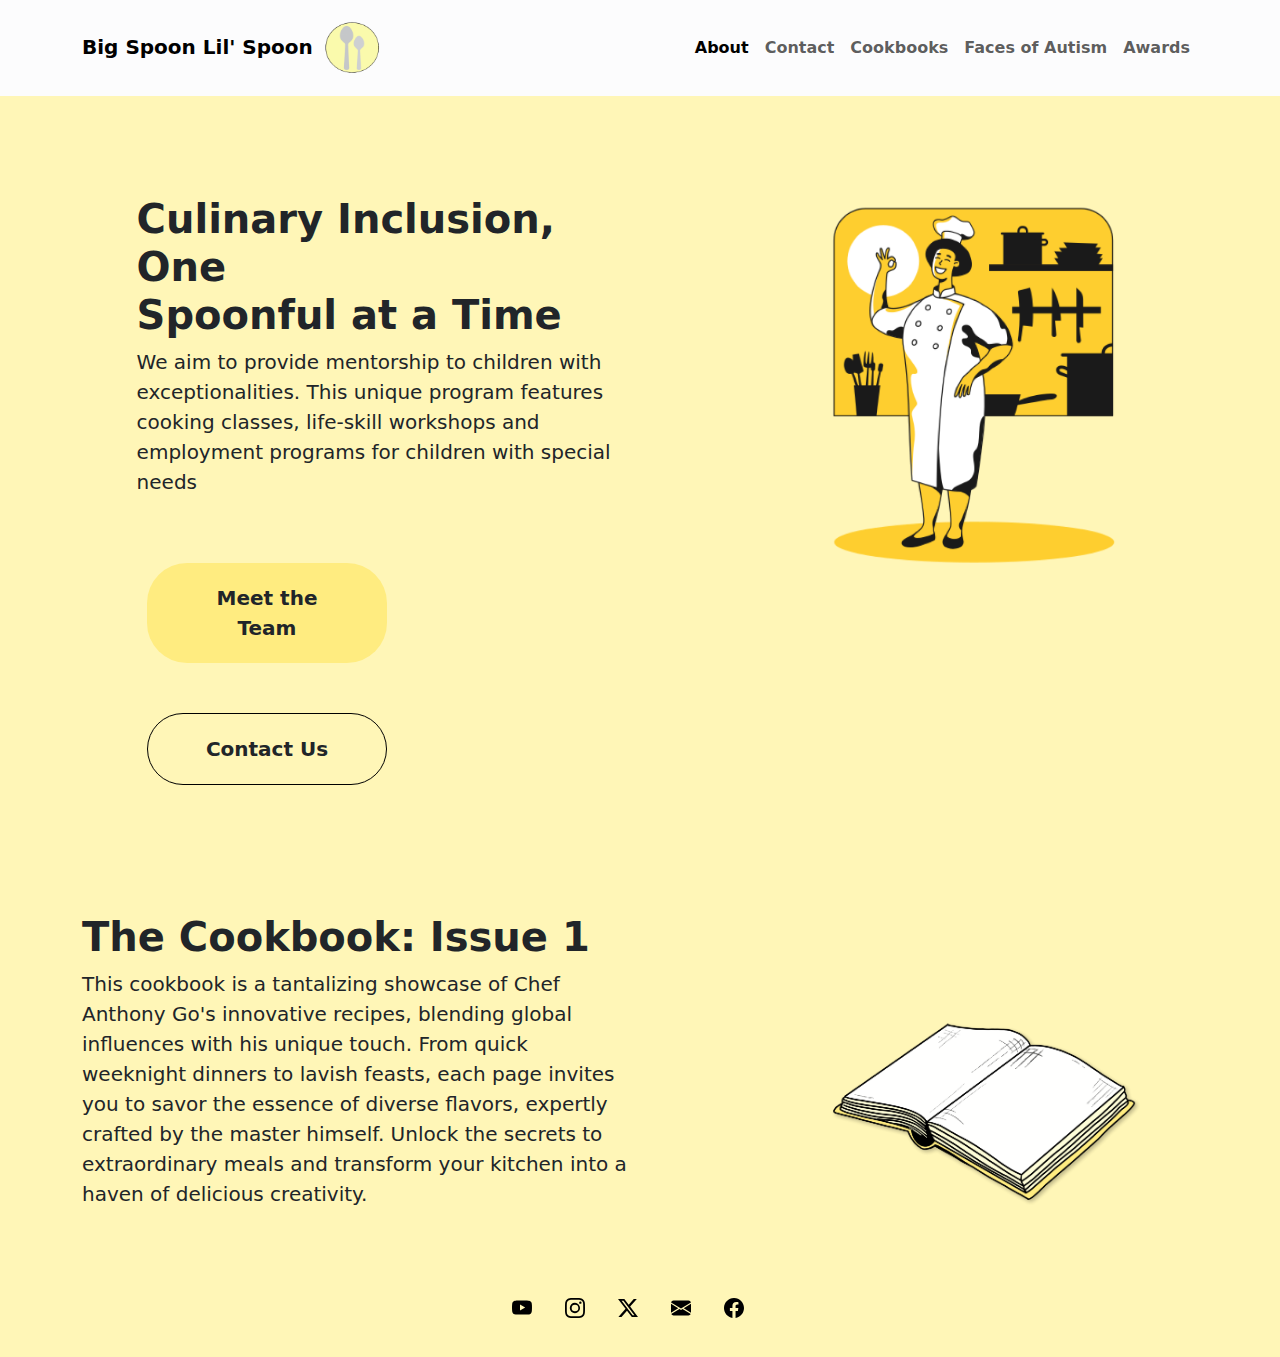
==== index.html @ 643f0f7d "Initial commit" ====
<!DOCTYPE html>
<html data-bs-theme="light" lang="en">

<head>
    <meta charset="utf-8">
    <meta name="viewport" content="width=device-width, initial-scale=1.0, shrink-to-fit=no">
    <title>BSLS_v1(1)</title>
    <link rel="stylesheet" href="assets/bootstrap/css/bootstrap.min.css">
    <link rel="stylesheet" href="assets/css/bs-theme-overrides.css">
    <link rel="stylesheet" href="assets/css/Navbar-Right-Links-icons.css">
</head>

<body>
    <nav class="navbar navbar-expand-md sticky-top py-3" style="background: var(--bs-light-bg-subtle);">
        <div class="container"><a class="navbar-brand d-flex align-items-center" href="#"><span><strong>Big Spoon Lil' Spoon</strong><img src="assets/img/clipboard-image-1.png" width="58" height="54" style="margin-left: 10px;"></span></a><button data-bs-toggle="collapse" class="navbar-toggler" data-bs-target="#navcol-2"><span class="visually-hidden">Toggle navigation</span><span class="navbar-toggler-icon"></span></button>
            <div class="collapse navbar-collapse" id="navcol-2">
                <ul class="navbar-nav ms-auto" style="padding-left: 50px;">
                    <li class="nav-item"><a class="nav-link active" href="index.html"><strong>About</strong></a></li>
                    <li class="nav-item"><a class="nav-link" href="contact.html"><strong>Contact</strong></a></li>
                    <li class="nav-item"><a class="nav-link" href="#"><strong>Cookbooks</strong></a></li>
                    <li class="nav-item"><a class="nav-link" href="#"><strong>Faces of Autism</strong></a></li>
                    <li class="nav-item"><a class="nav-link" href="#"><strong>Awards</strong></a></li>
                </ul>
            </div>
        </div>
    </nav>
    <div class="container">
        <div class="row" style="padding-top: 99px;">
            <div class="col-md-6 col-xl-6" style="border-bottom-width: 1px;">
                <h1 style="margin-left: 10%;"><strong>Culinary&nbsp;Inclusion, One </strong><br><strong>Spoonful at a&nbsp;Time</strong></h1>
                <p style="margin-left: 10%;padding-right: 0px;margin-right: 13px;font-size: 20px;">We aim to provide mentorship to children with exceptionalities. This unique program features cooking classes, life-skill workshops and employment programs for children with special needs</p><button class="btn btn-primary" type="button" style="margin-top: 50px;color: var(--bs-body-color);background: #ffec80;border-style: none;border-bottom-style: none;border-radius: 40px;padding-top: 20px;padding-bottom: 20px;padding-right: 50px;padding-left: 50px;margin-right: 24px;margin-left: 65px;font-size: 20px;width: 240px;"><strong>Meet the Team</strong></button><button class="btn btn-primary" type="button" style="color: var(--bs-body-color);background: var(--bs-body-bg);border-radius: 40px;border-color: var(--bs-emphasis-color);font-size: 20px;padding-left: 50px;padding-bottom: 20px;padding-right: 50px;padding-top: 20px;margin-left: 65px;margin-top: 50px;width: 240px;"><strong>Contact Us</strong></button>
            </div>
            <div class="col-md-6"><img class="justify-content-end align-items-end align-content-end" src="assets/img/clipboard-image.png" style="width: 70%;height: initial;padding-right: 0px;margin-right: 2px;padding-left: 0px;margin-left: 119px;"></div>
        </div>
    </div>
    <div class="container" style="padding-top: 10%;">
        <div class="row" style="border-radius: 0%;border-width: 0.5px;">
            <div class="col-md-6">
                <h1><strong>The Cookbook: Issue 1</strong></h1>
                <p style="font-size: 20px;">This cookbook is a tantalizing showcase of Chef Anthony Go's innovative recipes, blending global influences with his unique touch. From quick weeknight dinners to lavish feasts, each page invites you to savor the essence of diverse flavors, expertly crafted by the master himself. Unlock the secrets to extraordinary meals and transform your kitchen into a haven of delicious creativity.</p>
            </div>
            <div class="col-md-6"><img src="assets/img/clipboard-image-2.png" style="width: 70%;margin-left: 142px;"></div>
        </div>
    </div>
    <footer class="text-center py-4" style="position: relative;">
        <div class="container">
            <div class="row row-cols-1 row-cols-lg-3">
                <div class="col-xl-12">
                    <ul class="list-inline my-2">
                        <li class="list-inline-item me-4">
                            <div class="bs-icon-circle bs-icon-primary bs-icon" style="background: var(--bs-body-bg);color: var(--bs-emphasis-color);"><svg xmlns="http://www.w3.org/2000/svg" width="1em" height="1em" fill="currentColor" viewBox="0 0 16 16" class="bi bi-youtube" style="background: var(--bs-body-bg);color: var(--bs-emphasis-color);width: 20px;height: 20px;">
                                    <path d="M8.051 1.999h.089c.822.003 4.987.033 6.11.335a2.01 2.01 0 0 1 1.415 1.42c.101.38.172.883.22 1.402l.01.104.022.26.008.104c.065.914.073 1.77.074 1.957v.075c-.001.194-.01 1.108-.082 2.06l-.008.105-.009.104c-.05.572-.124 1.14-.235 1.558a2.007 2.007 0 0 1-1.415 1.42c-1.16.312-5.569.334-6.18.335h-.142c-.309 0-1.587-.006-2.927-.052l-.17-.006-.087-.004-.171-.007-.171-.007c-1.11-.049-2.167-.128-2.654-.26a2.007 2.007 0 0 1-1.415-1.419c-.111-.417-.185-.986-.235-1.558L.09 9.82l-.008-.104A31.4 31.4 0 0 1 0 7.68v-.123c.002-.215.01-.958.064-1.778l.007-.103.003-.052.008-.104.022-.26.01-.104c.048-.519.119-1.023.22-1.402a2.007 2.007 0 0 1 1.415-1.42c.487-.13 1.544-.21 2.654-.26l.17-.007.172-.006.086-.003.171-.007A99.788 99.788 0 0 1 7.858 2h.193zM6.4 5.209v4.818l4.157-2.408z"></path>
                                </svg></div>
                        </li>
                        <li class="list-inline-item me-4" style="background: var(--bs-body-bg);color: var(--bs-emphasis-color);">
                            <div class="bs-icon-circle bs-icon-primary bs-icon" style="background: var(--bs-body-bg);color: var(--bs-emphasis-color);"><svg xmlns="http://www.w3.org/2000/svg" width="1em" height="1em" fill="currentColor" viewBox="0 0 16 16" class="bi bi-instagram" style="background: var(--bs-body-bg);color: var(--bs-emphasis-color);width: 20px;height: 20px;">
                                    <path d="M8 0C5.829 0 5.556.01 4.703.048 3.85.088 3.269.222 2.76.42a3.917 3.917 0 0 0-1.417.923A3.927 3.927 0 0 0 .42 2.76C.222 3.268.087 3.85.048 4.7.01 5.555 0 5.827 0 8.001c0 2.172.01 2.444.048 3.297.04.852.174 1.433.372 1.942.205.526.478.972.923 1.417.444.445.89.719 1.416.923.51.198 1.09.333 1.942.372C5.555 15.99 5.827 16 8 16s2.444-.01 3.298-.048c.851-.04 1.434-.174 1.943-.372a3.916 3.916 0 0 0 1.416-.923c.445-.445.718-.891.923-1.417.197-.509.332-1.09.372-1.942C15.99 10.445 16 10.173 16 8s-.01-2.445-.048-3.299c-.04-.851-.175-1.433-.372-1.941a3.926 3.926 0 0 0-.923-1.417A3.911 3.911 0 0 0 13.24.42c-.51-.198-1.092-.333-1.943-.372C10.443.01 10.172 0 7.998 0h.003zm-.717 1.442h.718c2.136 0 2.389.007 3.232.046.78.035 1.204.166 1.486.275.373.145.64.319.92.599.28.28.453.546.598.92.11.281.24.705.275 1.485.039.843.047 1.096.047 3.231s-.008 2.389-.047 3.232c-.035.78-.166 1.203-.275 1.485a2.47 2.47 0 0 1-.599.919c-.28.28-.546.453-.92.598-.28.11-.704.24-1.485.276-.843.038-1.096.047-3.232.047s-2.39-.009-3.233-.047c-.78-.036-1.203-.166-1.485-.276a2.478 2.478 0 0 1-.92-.598 2.48 2.48 0 0 1-.6-.92c-.109-.281-.24-.705-.275-1.485-.038-.843-.046-1.096-.046-3.233 0-2.136.008-2.388.046-3.231.036-.78.166-1.204.276-1.486.145-.373.319-.64.599-.92.28-.28.546-.453.92-.598.282-.11.705-.24 1.485-.276.738-.034 1.024-.044 2.515-.045v.002zm4.988 1.328a.96.96 0 1 0 0 1.92.96.96 0 0 0 0-1.92zm-4.27 1.122a4.109 4.109 0 1 0 0 8.217 4.109 4.109 0 0 0 0-8.217zm0 1.441a2.667 2.667 0 1 1 0 5.334 2.667 2.667 0 0 1 0-5.334"></path>
                                </svg></div>
                        </li>
                        <li class="list-inline-item me-4" style="background: var(--bs-body-bg);color: var(--bs-emphasis-color);">
                            <div class="bs-icon-circle bs-icon-primary bs-icon" style="background: var(--bs-body-bg);color: var(--bs-emphasis-color);"><svg xmlns="http://www.w3.org/2000/svg" width="1em" height="1em" fill="currentColor" viewBox="0 0 16 16" class="bi bi-twitter-x" style="background: var(--bs-body-bg);color: var(--bs-emphasis-color);width: 20px;height: 20px;">
                                    <path d="M12.6.75h2.454l-5.36 6.142L16 15.25h-4.937l-3.867-5.07-4.425 5.07H.316l5.733-6.57L0 .75h5.063l3.495 4.633L12.601.75Zm-.86 13.028h1.36L4.323 2.145H2.865l8.875 11.633Z"></path>
                                </svg></div>
                        </li>
                        <li class="list-inline-item me-4" style="background: var(--bs-body-bg);color: var(--bs-emphasis-color);">
                            <div class="bs-icon-circle bs-icon-primary bs-icon" style="background: var(--bs-body-bg);color: var(--bs-emphasis-color);"><svg xmlns="http://www.w3.org/2000/svg" width="1em" height="1em" fill="currentColor" viewBox="0 0 16 16" class="bi bi-envelope-fill" style="background: var(--bs-body-bg);color: var(--bs-emphasis-color);width: 20px;height: 20px;">
                                    <path d="M.05 3.555A2 2 0 0 1 2 2h12a2 2 0 0 1 1.95 1.555L8 8.414.05 3.555ZM0 4.697v7.104l5.803-3.558zM6.761 8.83l-6.57 4.027A2 2 0 0 0 2 14h12a2 2 0 0 0 1.808-1.144l-6.57-4.027L8 9.586l-1.239-.757Zm3.436-.586L16 11.801V4.697l-5.803 3.546Z"></path>
                                </svg></div>
                        </li>
                        <li class="list-inline-item me-4" style="background: var(--bs-body-bg);color: var(--bs-emphasis-color);">
                            <div class="bs-icon-circle bs-icon-primary bs-icon" style="background: var(--bs-body-bg);color: var(--bs-emphasis-color);"><svg xmlns="http://www.w3.org/2000/svg" width="1em" height="1em" fill="currentColor" viewBox="0 0 16 16" class="bi bi-facebook" style="background: var(--bs-body-bg);color: var(--bs-emphasis-color);width: 20px;height: 20px;">
                                    <path d="M16 8.049c0-4.446-3.582-8.05-8-8.05C3.58 0-.002 3.603-.002 8.05c0 4.017 2.926 7.347 6.75 7.951v-5.625h-2.03V8.05H6.75V6.275c0-2.017 1.195-3.131 3.022-3.131.876 0 1.791.157 1.791.157v1.98h-1.009c-.993 0-1.303.621-1.303 1.258v1.51h2.218l-.354 2.326H9.25V16c3.824-.604 6.75-3.934 6.75-7.951"></path>
                                </svg></div>
                        </li>
                    </ul>
                </div>
            </div>
        </div>
    </footer>
    <script src="assets/bootstrap/js/bootstrap.min.js"></script>
</body>

</html>
---- assets/css/bs-theme-overrides.css ----
:root, [data-bs-theme=light] {
  --bs-body-bg: #FFF6B7;
  --bs-body-bg-rgb: 255,246,183;
}
---- assets/css/Navbar-Right-Links-icons.css ----
.bs-icon {
  --bs-icon-size: .75rem;
  display: flex;
  flex-shrink: 0;
  justify-content: center;
  align-items: center;
  font-size: var(--bs-icon-size);
  width: calc(var(--bs-icon-size) * 2);
  height: calc(var(--bs-icon-size) * 2);
  color: var(--bs-primary);
}

.bs-icon-xs {
  --bs-icon-size: 1rem;
  width: calc(var(--bs-icon-size) * 1.5);
  height: calc(var(--bs-icon-size) * 1.5);
}

.bs-icon-sm {
  --bs-icon-size: 1rem;
}

.bs-icon-md {
  --bs-icon-size: 1.5rem;
}

.bs-icon-lg {
  --bs-icon-size: 2rem;
}

.bs-icon-xl {
  --bs-icon-size: 2.5rem;
}

.bs-icon.bs-icon-primary {
  color: var(--bs-white);
  background: var(--bs-primary);
}

.bs-icon.bs-icon-primary-light {
  color: var(--bs-primary);
  background: rgba(var(--bs-primary-rgb), .2);
}

.bs-icon.bs-icon-semi-white {
  color: var(--bs-primary);
  background: rgba(255, 255, 255, .5);
}

.bs-icon.bs-icon-rounded {
  border-radius: .5rem;
}

.bs-icon.bs-icon-circle {
  border-radius: 50%;
}
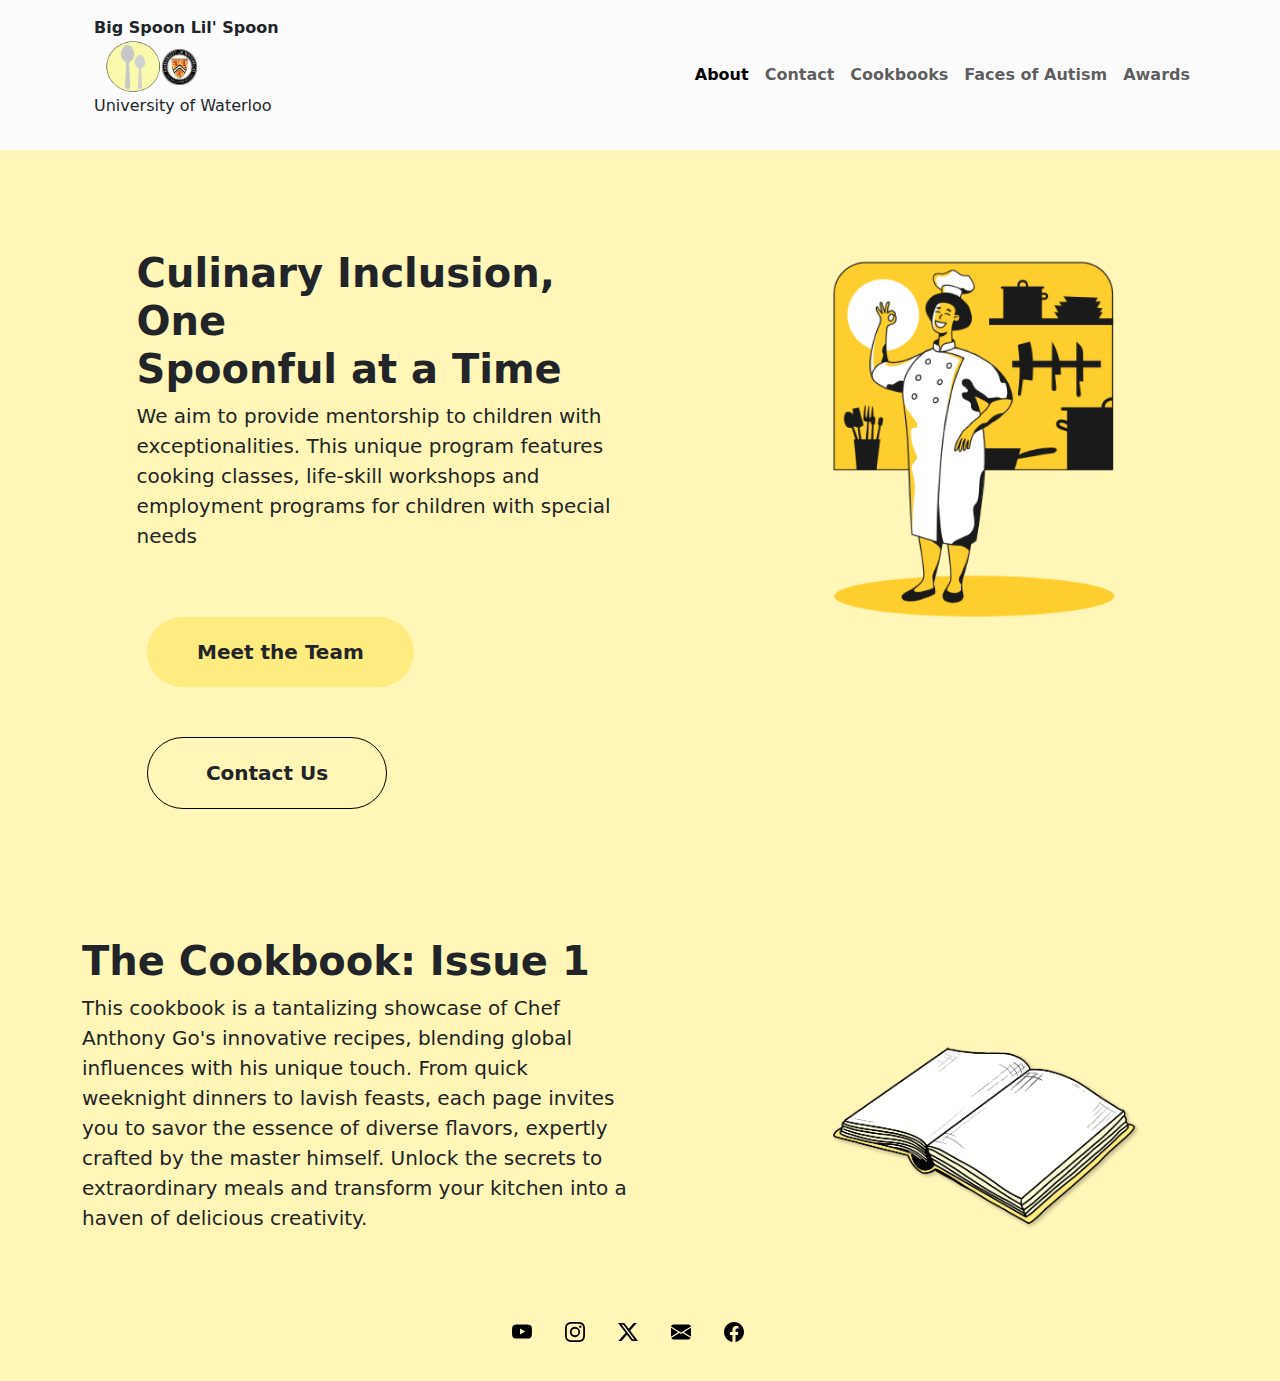
==== commit 0bd90524: "updated awards" ====
--- a/index.html
+++ b/index.html
@@ -4,22 +4,33 @@
 <head>
     <meta charset="utf-8">
     <meta name="viewport" content="width=device-width, initial-scale=1.0, shrink-to-fit=no">
-    <title>BSLS_v1(1)</title>
-    <link rel="stylesheet" href="assets/bootstrap/css/bootstrap.min.css">
+    <title>About</title>
+    <meta name="description" content="Big Spoon Lil Spoon aims to provide mentorship to children with exceptionalities. This unique program features cooking classes, life-skill workshops and employment programs for children with special needs">
+    <link rel="stylesheet" href="https://cdn.jsdelivr.net/npm/bootstrap@5.3.2/dist/css/bootstrap.min.css">
     <link rel="stylesheet" href="assets/css/bs-theme-overrides.css">
     <link rel="stylesheet" href="assets/css/Navbar-Right-Links-icons.css">
 </head>
 
 <body>
     <nav class="navbar navbar-expand-md sticky-top py-3" style="background: var(--bs-light-bg-subtle);">
-        <div class="container"><a class="navbar-brand d-flex align-items-center" href="#"><span><strong>Big Spoon Lil' Spoon</strong><img src="assets/img/clipboard-image-1.png" width="58" height="54" style="margin-left: 10px;"></span></a><button data-bs-toggle="collapse" class="navbar-toggler" data-bs-target="#navcol-2"><span class="visually-hidden">Toggle navigation</span><span class="navbar-toggler-icon"></span></button>
+        <div class="container">
+            <div class="container" style="width: 30%;">
+                <div class="row" style="width: 100%;">
+                    <div class="col-lg-12 col-xxl-12" style="width: 80%;"><span><strong>Big Spoon Lil' Spoon</strong></span><img src="assets/img/clipboard-image-1.png" width="58" height="54" style="margin-left: 10px;"><img src="assets/img/clipboard-image-4.png" style="width: 15.7%;"></div>
+                </div>
+                <div class="row">
+                    <div class="col">
+                        <p>University of Waterloo</p>
+                    </div>
+                </div>
+            </div><a class="navbar-brand d-flex align-items-center" href="#"></a><button data-bs-toggle="collapse" class="navbar-toggler" data-bs-target="#navcol-2"><span class="visually-hidden">Toggle navigation</span><span class="navbar-toggler-icon"></span></button>
             <div class="collapse navbar-collapse" id="navcol-2">
                 <ul class="navbar-nav ms-auto" style="padding-left: 50px;">
                     <li class="nav-item"><a class="nav-link active" href="index.html"><strong>About</strong></a></li>
                     <li class="nav-item"><a class="nav-link" href="contact.html"><strong>Contact</strong></a></li>
                     <li class="nav-item"><a class="nav-link" href="#"><strong>Cookbooks</strong></a></li>
                     <li class="nav-item"><a class="nav-link" href="#"><strong>Faces of Autism</strong></a></li>
-                    <li class="nav-item"><a class="nav-link" href="#"><strong>Awards</strong></a></li>
+                    <li class="nav-item"><a class="nav-link" href="awards.html"><strong>Awards</strong></a></li>
                 </ul>
             </div>
         </div>
@@ -28,7 +39,7 @@
         <div class="row" style="padding-top: 99px;">
             <div class="col-md-6 col-xl-6" style="border-bottom-width: 1px;">
                 <h1 style="margin-left: 10%;"><strong>Culinary&nbsp;Inclusion, One </strong><br><strong>Spoonful at a&nbsp;Time</strong></h1>
-                <p style="margin-left: 10%;padding-right: 0px;margin-right: 13px;font-size: 20px;">We aim to provide mentorship to children with exceptionalities. This unique program features cooking classes, life-skill workshops and employment programs for children with special needs</p><button class="btn btn-primary" type="button" style="margin-top: 50px;color: var(--bs-body-color);background: #ffec80;border-style: none;border-bottom-style: none;border-radius: 40px;padding-top: 20px;padding-bottom: 20px;padding-right: 50px;padding-left: 50px;margin-right: 24px;margin-left: 65px;font-size: 20px;width: 240px;"><strong>Meet the Team</strong></button><button class="btn btn-primary" type="button" style="color: var(--bs-body-color);background: var(--bs-body-bg);border-radius: 40px;border-color: var(--bs-emphasis-color);font-size: 20px;padding-left: 50px;padding-bottom: 20px;padding-right: 50px;padding-top: 20px;margin-left: 65px;margin-top: 50px;width: 240px;"><strong>Contact Us</strong></button>
+                <p style="margin-left: 10%;padding-right: 0px;margin-right: 13px;font-size: 20px;">We aim to provide mentorship to children with exceptionalities. This unique program features cooking classes, life-skill workshops and employment programs for children with special needs</p><button class="btn btn-primary" type="button" style="color: var(--bs-body-color);background: #ffec80;border-radius: 40px;font-size: 20px;padding-left: 50px;padding-bottom: 20px;padding-right: 50px;padding-top: 20px;margin-left: 65px;margin-top: 50px;width: auto;border-style: none;border-color: var(--bs-emphasis-color);"><strong>Meet the Team</strong></button><button class="btn btn-primary" type="button" style="color: var(--bs-body-color);background: var(--bs-body-bg);border-radius: 40px;border-color: var(--bs-emphasis-color);font-size: 20px;padding-left: 50px;padding-bottom: 20px;padding-right: 50px;padding-top: 20px;margin-left: 65px;margin-top: 50px;width: 240px;"><strong>Contact Us</strong></button>
             </div>
             <div class="col-md-6"><img class="justify-content-end align-items-end align-content-end" src="assets/img/clipboard-image.png" style="width: 70%;height: initial;padding-right: 0px;margin-right: 2px;padding-left: 0px;margin-left: 119px;"></div>
         </div>
@@ -77,7 +88,7 @@
             </div>
         </div>
     </footer>
-    <script src="assets/bootstrap/js/bootstrap.min.js"></script>
+    <script src="https://cdn.jsdelivr.net/npm/bootstrap@5.3.2/dist/js/bootstrap.bundle.min.js"></script>
 </body>
 
 </html>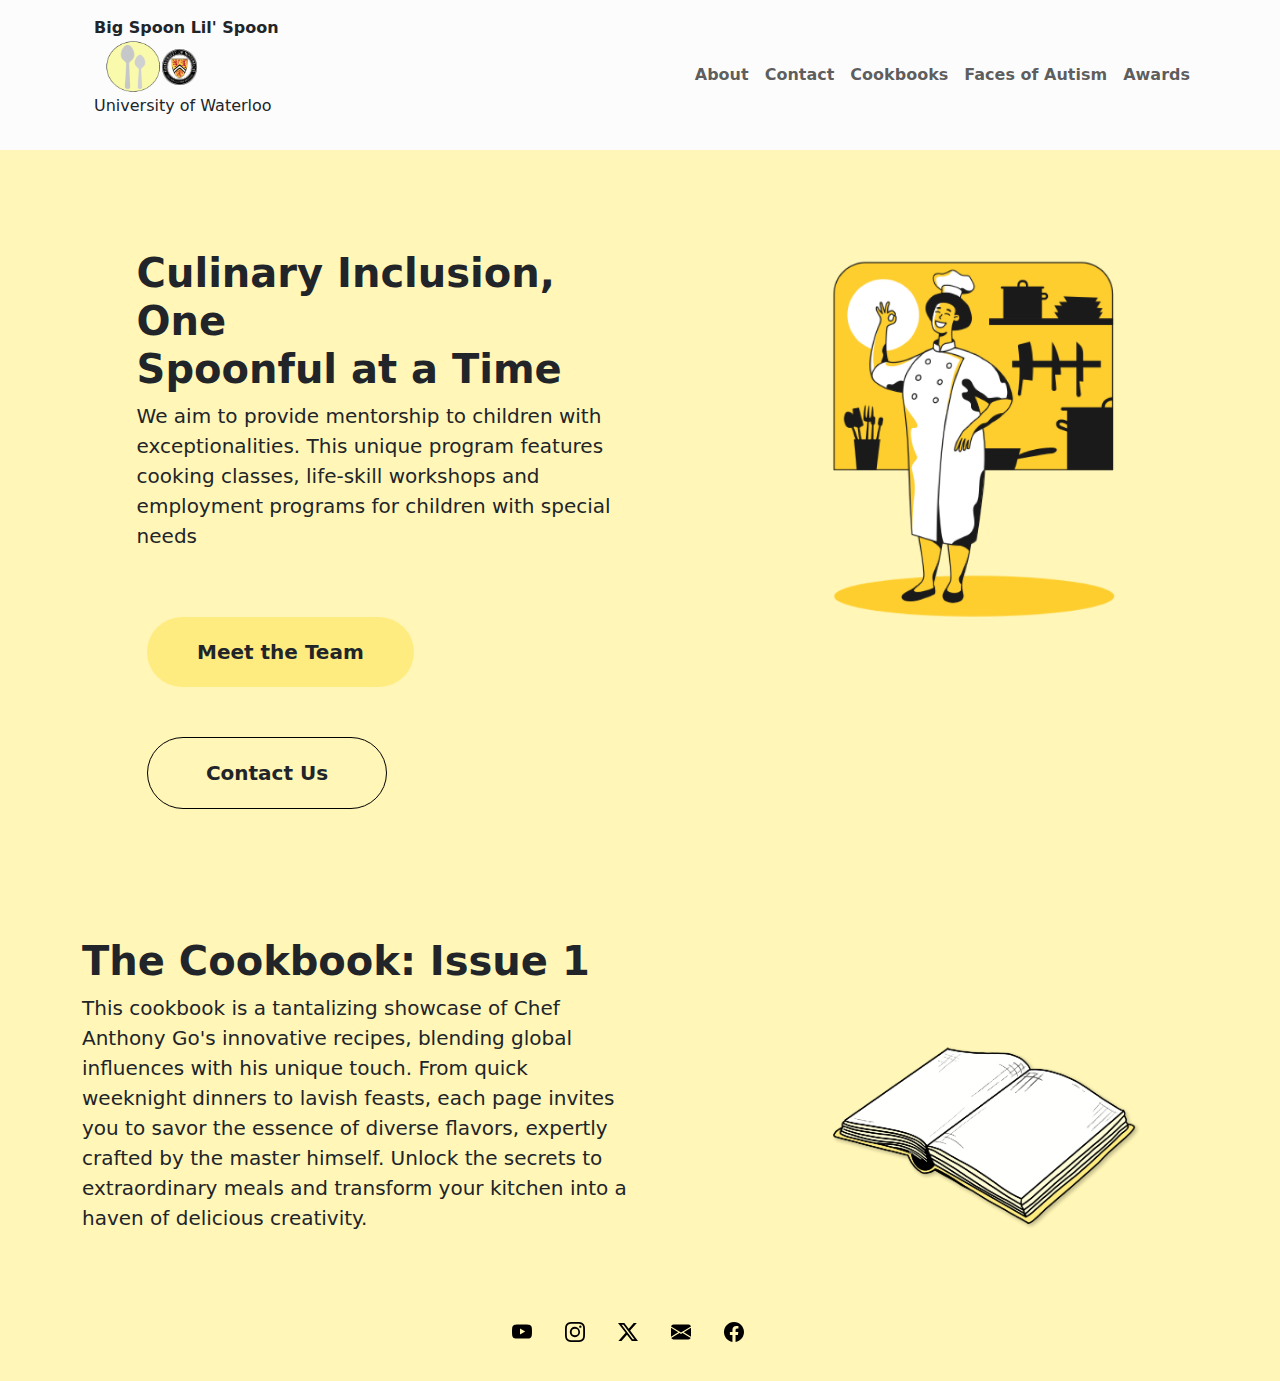
==== commit 1ba1c00b: "Added remaining pages" ====
--- a/index.html
+++ b/index.html
@@ -8,6 +8,7 @@
     <meta name="description" content="Big Spoon Lil Spoon aims to provide mentorship to children with exceptionalities. This unique program features cooking classes, life-skill workshops and employment programs for children with special needs">
     <link rel="stylesheet" href="https://cdn.jsdelivr.net/npm/bootstrap@5.3.2/dist/css/bootstrap.min.css">
     <link rel="stylesheet" href="assets/css/bs-theme-overrides.css">
+    <link rel="stylesheet" href="assets/css/Articles-Cards-images.css">
     <link rel="stylesheet" href="assets/css/Navbar-Right-Links-icons.css">
 </head>
 
@@ -26,10 +27,10 @@
             </div><a class="navbar-brand d-flex align-items-center" href="#"></a><button data-bs-toggle="collapse" class="navbar-toggler" data-bs-target="#navcol-2"><span class="visually-hidden">Toggle navigation</span><span class="navbar-toggler-icon"></span></button>
             <div class="collapse navbar-collapse" id="navcol-2">
                 <ul class="navbar-nav ms-auto" style="padding-left: 50px;">
-                    <li class="nav-item"><a class="nav-link active" href="index.html"><strong>About</strong></a></li>
+                    <li class="nav-item"><a class="nav-link" href="about.html"><strong>About</strong></a></li>
                     <li class="nav-item"><a class="nav-link" href="contact.html"><strong>Contact</strong></a></li>
-                    <li class="nav-item"><a class="nav-link" href="#"><strong>Cookbooks</strong></a></li>
-                    <li class="nav-item"><a class="nav-link" href="#"><strong>Faces of Autism</strong></a></li>
+                    <li class="nav-item"><a class="nav-link" href="cooking.html"><strong>Cookbooks</strong></a></li>
+                    <li class="nav-item"><a class="nav-link" href="foa.html"><strong>Faces of Autism</strong></a></li>
                     <li class="nav-item"><a class="nav-link" href="awards.html"><strong>Awards</strong></a></li>
                 </ul>
             </div>
--- a/assets/css/Articles-Cards-images.css
+++ b/assets/css/Articles-Cards-images.css
@@ -0,0 +1,4 @@
+.fit-cover {
+  object-fit: cover;
+}
+
